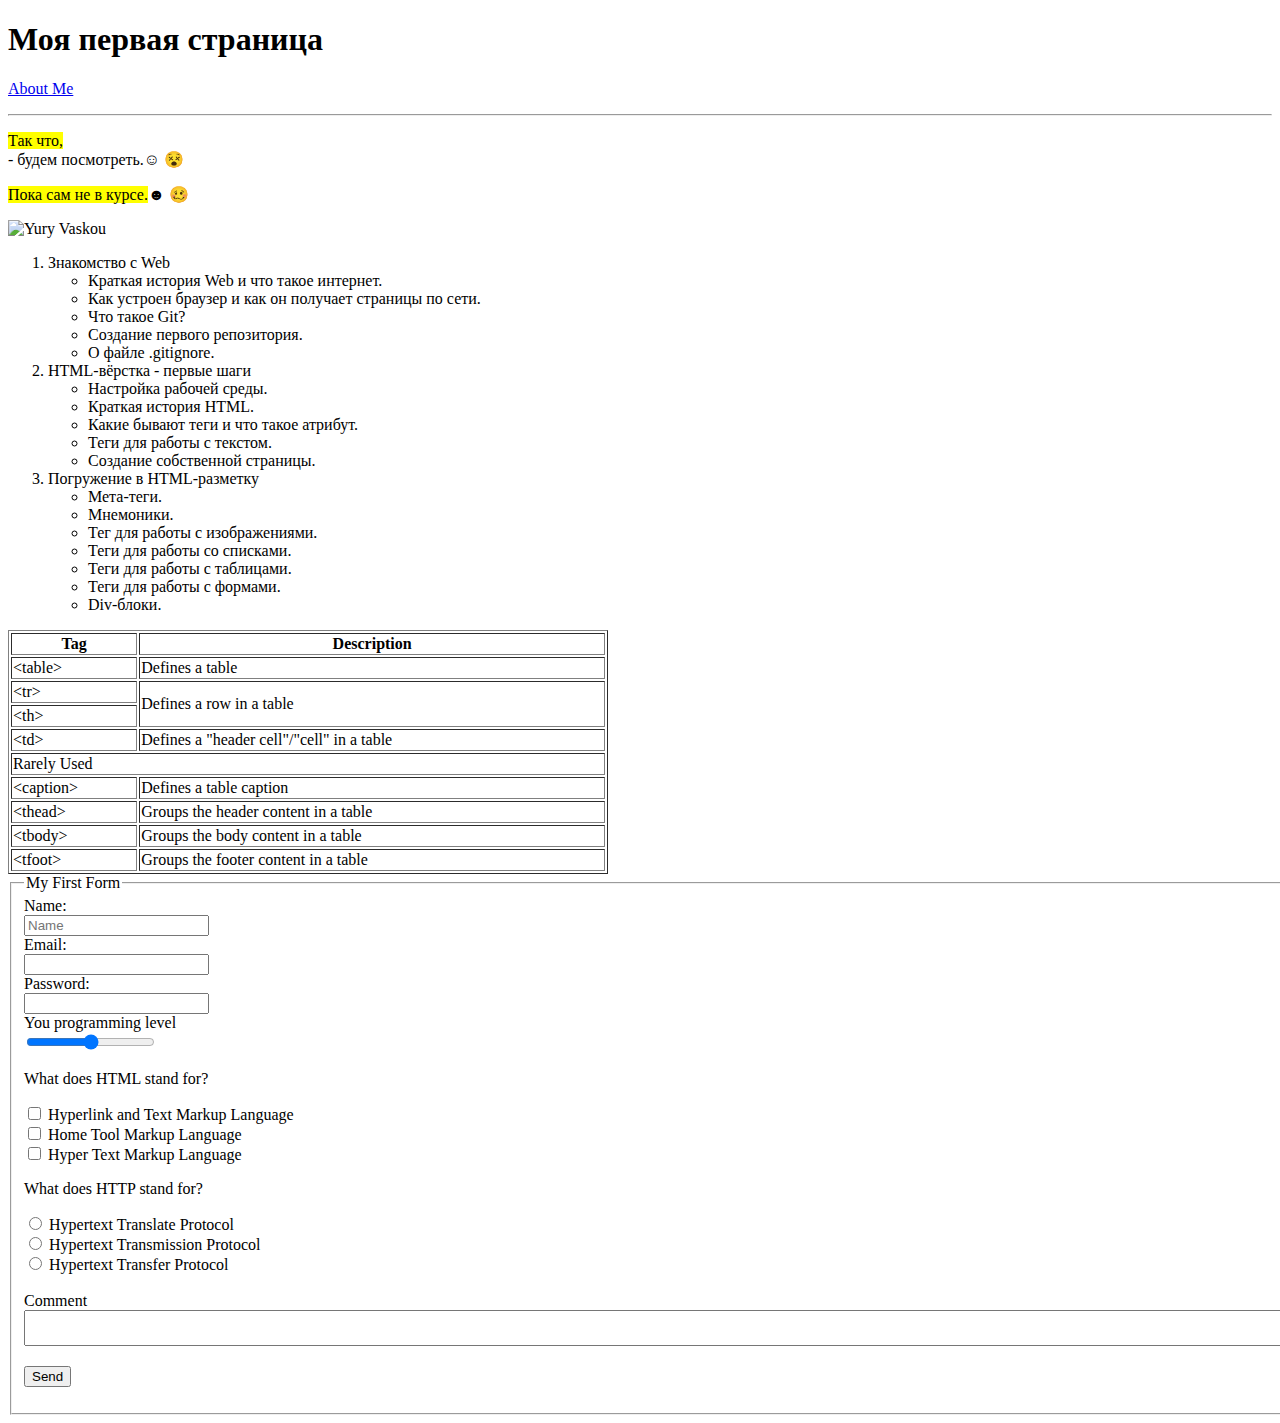
==== index.html @ 74ed7bd9 "Create Page with Form (Inputs)" ====
<!doctype html>
<html lang="en">
<head>
    <meta charset="UTF-8">
    <meta name="viewport"
          content="width=device-width, user-scalable=no, initial-scale=1.0, maximum-scale=1.0, minimum-scale=1.0">
    <meta http-equiv="X-UA-Compatible" content="ie=edge">
    <title>Document</title>
</head>
<body>
<h1>
    Моя первая страница
</h1>
<p>
    <a href="About/Index.html">About Me</a>
</p>
<hr>
<p>
    <mark>Так что,</mark> <br> - будем посмотреть.&#9786; &#128565;
</p>
<p>
    <mark>Пока сам не в курсе.</mark>&#9787; &#129396;
</p>
<img src="img/avatar.jpg" alt="Yury Vaskou" width="200" ; height="200">
<ol>
    <li>Знакомство с Web</li>
    <ul>
        <li>Краткая история Web и что такое интернет.</li>
        <li>Как устроен браузер и как он получает страницы по сети.</li>
        <li>Что такое Git?</li>
        <li>Создание первого репозитория.</li>
        <li>О файле .gitignore.</li>
    </ul>
    <li>HTML-вёрстка - первые шаги</li>
    <ul>
        <li>Настройка рабочей среды.</li>
        <li>Краткая история HTML.</li>
        <li>Какие бывают теги и что такое атрибут.</li>
        <li>Теги для работы с текстом.</li>
        <li>Создание собственной страницы.</li>
    </ul>
    <li>Погружение в HTML-разметку</li>
    <ul>
        <li>Мета-теги.</li>
        <li>Мнемоники.</li>
        <li>Тег для работы с изображениями.</li>
        <li>Теги для работы со списками.</li>
        <li>Теги для работы с таблицами.</li>
        <li>Теги для работы с формами.</li>
        <li>Div-блоки.</li>
    </ul>
</ol>
<table border="1" width="600">
    <tr><th>Tag</th><th>Description</th></tr>
    <tr><td>&lt;table&gt;</td><td>Defines a table</td></tr>
    <tr><td>&lt;tr&gt;</td><td rowspan="2">Defines a row in a table</td></tr>
    <tr><td>&lt;th&gt;</td></tr>
    <tr><td>&lt;td&gt;</td><td>Defines a "header cell"/"cell" in a table</td></tr>
    <tr><td colspan="2">Rarely Used</td></tr>
    <tr><td>&lt;caption&gt;</td><td>Defines a table caption</td></tr>
    <tr><td>&lt;thead&gt;</td><td>Groups the header content in a table</td></tr>
    <tr><td>&lt;tbody&gt;</td><td>Groups the body content in a table</td></tr>
    <tr><td>&lt;tfoot&gt;</td><td>Groups the footer content in a table</td></tr>
</table>
<fieldset>
    <legend>My First Form</legend>
    <form name="My First Form" method="GET" action="/">
        Name: <br> <input type="text" name="name" placeholder="Name" required="required"><br>
        Email: <br> <input type="email" name="email" required="required"><br>
        Password: <br> <input type="password" name="password" required="required">
        <br> You programming level
        <br><input type="range" id="volume" name="volume" min="0" max="10">
        <p>What does HTML stand for?</p>
        <input type="checkbox" name="HTML"/> Hyperlink and Text Markup Language<br>
        <input type="checkbox" name="HTML"/> Home Tool Markup Language<br>
        <input type="checkbox" name="HTML"/> Hyper Text Markup Language<br>
        <p>What does HTTP stand for?</p>
        <input type="radio" name="HTTP"/> Hypertext Translate Protocol<br>
        <input type="radio" name="HTTP"/> Hypertext Transmission Protocol<br>
        <input type="radio" name="HTTP"/> Hypertext Transfer Protocol<br>
        <br>Comment<br>
        <textarea name="Comment" cols="500"></textarea></br>
        <p><input type="submit" value="Send">

    </form>
</fieldset>
</body>
</html>
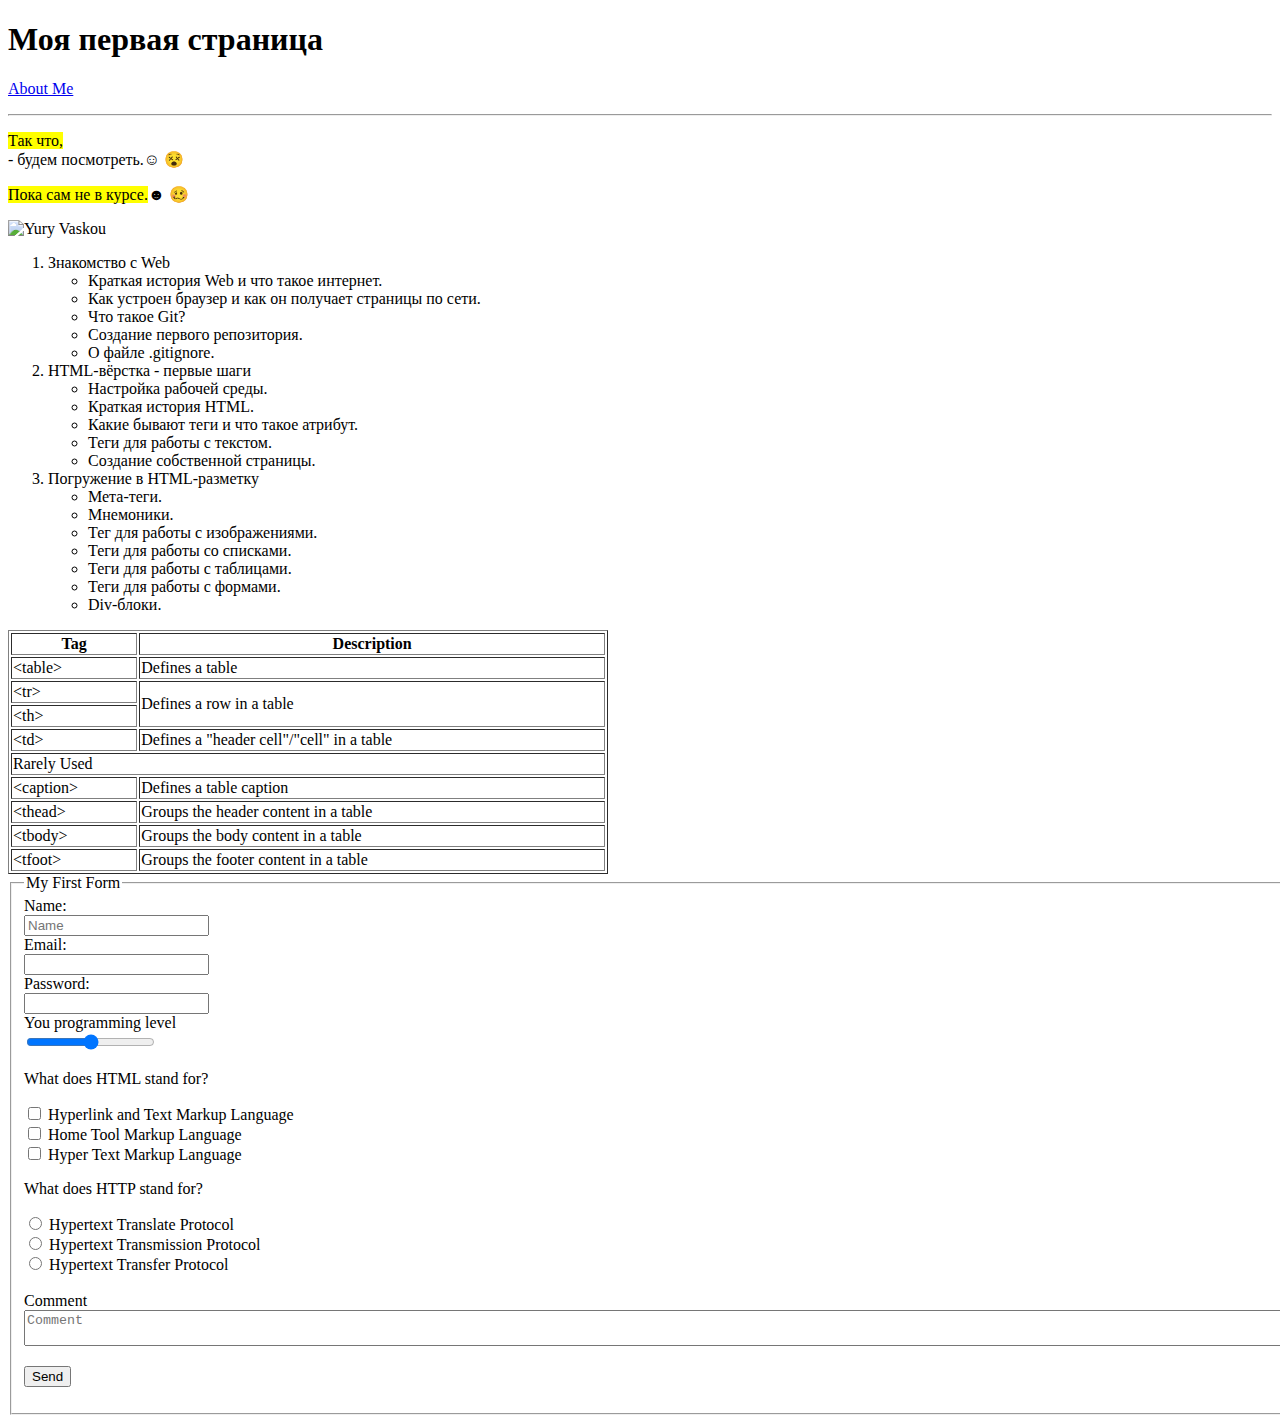
==== commit ffecfd29: "Add Placeholder to Comment" ====
--- a/index.html
+++ b/index.html
@@ -79,7 +79,7 @@
         <input type="radio" name="HTTP"/> Hypertext Transmission Protocol<br>
         <input type="radio" name="HTTP"/> Hypertext Transfer Protocol<br>
         <br>Comment<br>
-        <textarea name="Comment" cols="500"></textarea></br>
+        <textarea name="Comment" placeholder="Comment" cols="500"></textarea></br>
         <p><input type="submit" value="Send">
 
     </form>
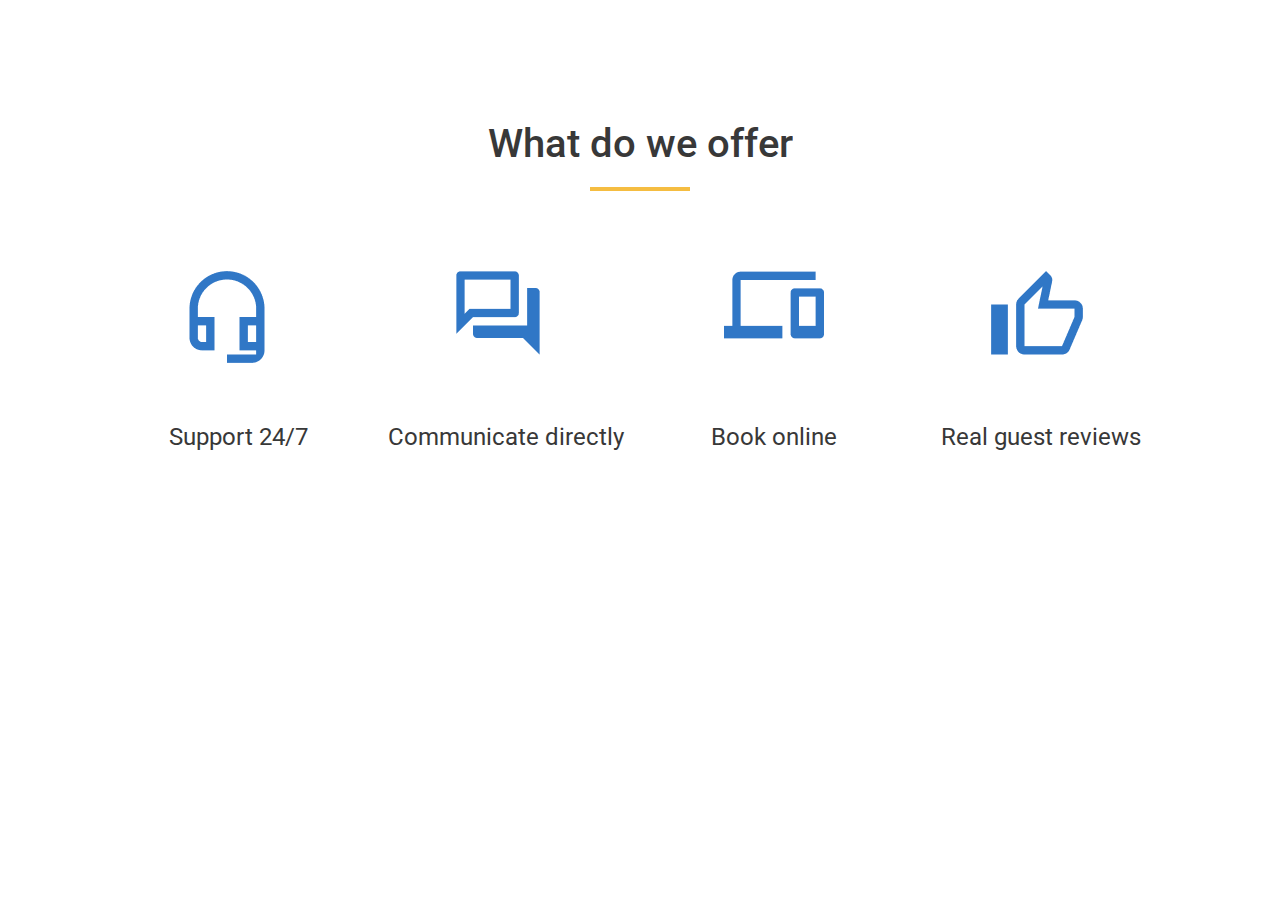
==== commit bf0ea1d5: "init: start site" ====
--- a/index.html
+++ b/index.html
@@ -1,88 +1,44 @@
-<!doctype html>
-<html lang="en">
-<head>
-    <meta charset="UTF-8">
-    <meta name="viewport"
-          content="width=device-width, user-scalable=no, initial-scale=1.0, maximum-scale=1.0, minimum-scale=1.0">
-    <meta http-equiv="X-UA-Compatible" content="ie=edge">
-    <title>Document</title>
-</head>
-<body>
-<h1>
-    Моя первая страница
-</h1>
-<p>
-    <a href="About/Index.html">About Me</a>
-</p>
-<hr>
-<p>
-    <mark>Так что,</mark> <br> - будем посмотреть.&#9786; &#128565;
-</p>
-<p>
-    <mark>Пока сам не в курсе.</mark>&#9787; &#129396;
-</p>
-<img src="img/avatar.jpg" alt="Yury Vaskou" width="200" ; height="200">
-<ol>
-    <li>Знакомство с Web</li>
-    <ul>
-        <li>Краткая история Web и что такое интернет.</li>
-        <li>Как устроен браузер и как он получает страницы по сети.</li>
-        <li>Что такое Git?</li>
-        <li>Создание первого репозитория.</li>
-        <li>О файле .gitignore.</li>
-    </ul>
-    <li>HTML-вёрстка - первые шаги</li>
-    <ul>
-        <li>Настройка рабочей среды.</li>
-        <li>Краткая история HTML.</li>
-        <li>Какие бывают теги и что такое атрибут.</li>
-        <li>Теги для работы с текстом.</li>
-        <li>Создание собственной страницы.</li>
-    </ul>
-    <li>Погружение в HTML-разметку</li>
-    <ul>
-        <li>Мета-теги.</li>
-        <li>Мнемоники.</li>
-        <li>Тег для работы с изображениями.</li>
-        <li>Теги для работы со списками.</li>
-        <li>Теги для работы с таблицами.</li>
-        <li>Теги для работы с формами.</li>
-        <li>Div-блоки.</li>
-    </ul>
-</ol>
-<table border="1" width="600">
-    <tr><th>Tag</th><th>Description</th></tr>
-    <tr><td>&lt;table&gt;</td><td>Defines a table</td></tr>
-    <tr><td>&lt;tr&gt;</td><td rowspan="2">Defines a row in a table</td></tr>
-    <tr><td>&lt;th&gt;</td></tr>
-    <tr><td>&lt;td&gt;</td><td>Defines a "header cell"/"cell" in a table</td></tr>
-    <tr><td colspan="2">Rarely Used</td></tr>
-    <tr><td>&lt;caption&gt;</td><td>Defines a table caption</td></tr>
-    <tr><td>&lt;thead&gt;</td><td>Groups the header content in a table</td></tr>
-    <tr><td>&lt;tbody&gt;</td><td>Groups the body content in a table</td></tr>
-    <tr><td>&lt;tfoot&gt;</td><td>Groups the footer content in a table</td></tr>
-</table>
-<fieldset>
-    <legend>My First Form</legend>
-    <form name="My First Form" method="GET" action="/">
-        Name: <br> <input type="text" name="name" placeholder="Name" required="required"><br>
-        Email: <br> <input type="email" name="email" required="required"><br>
-        Password: <br> <input type="password" name="password" required="required">
-        <br> You programming level
-        <br><input type="range" id="volume" name="volume" min="0" max="10">
-        <p>What does HTML stand for?</p>
-        <input type="checkbox" name="HTML"/> Hyperlink and Text Markup Language<br>
-        <input type="checkbox" name="HTML"/> Home Tool Markup Language<br>
-        <input type="checkbox" name="HTML"/> Hyper Text Markup Language<br>
-        <p>What does HTTP stand for?</p>
-        <input type="radio" name="HTTP"/> Hypertext Translate Protocol<br>
-        <input type="radio" name="HTTP"/> Hypertext Transmission Protocol<br>
-        <input type="radio" name="HTTP"/> Hypertext Transfer Protocol<br>
-        <br>Comment<br>
-        <textarea name="Comment" placeholder="Comment" cols="500"></textarea></br>
-        <p><input type="submit" value="Send">
-
-    </form>
-</fieldset>
-</body>
+<!doctype html>
+<html lang="en">
+<head>
+    <meta charset="UTF-8">
+    <meta name="viewport"
+          content="width=device-width, user-scalable=no, initial-scale=1.0, maximum-scale=1.0, minimum-scale=1.0">
+    <meta http-equiv="X-UA-Compatible" content="ie=edge">
+    <title>Site</title>
+    <link rel="preconnect" href="https://fonts.googleapis.com">
+    <link rel="preconnect" href="https://fonts.gstatic.com" crossorigin>
+    <link href="https://fonts.googleapis.com/css2?family=Roboto:wght@400;500&display=swap" rel="stylesheet">
+    <link rel="stylesheet" href="css/style.css">
+</head>
+<body>
+    <div class="wrapper">
+        <div class="content__wrapper">
+    <div class="what-do-we-offer-title">
+       <p>What do we offer</p>
+    </div>
+    <div class="what-do-we-offer-line">
+    </div>
+          <div class="row">
+              <div class="column">
+                  <div class="img-offer"><img  src="img/contact1.png" alt="contact"></div>
+                  <p class="text-offer">Support 24/7</p>
+              </div>
+              <div class="column">
+                  <div class="img-offer"><img  src="img/contact2.png" alt="contact"></div>
+                  <p class="text-offer">Communicate directly</p>
+              </div>
+              <div class="column">
+                  <div class="img-offer"><img  src="img/contact3.png" alt="contact"></div>
+                  <p class="text-offer">Book online</p>
+              </div>
+              <div class="column">
+                  <div class="img-offer"><img  src="img/contact4.png" alt="contact"></div>
+                  <p class="text-offer">Real guest reviews</p>
+              </div>
+          </div>
+    </div>
+    </div>
+</div>
+</body>
 </html>--- a/css/style.css
+++ b/css/style.css
@@ -0,0 +1,58 @@
+*{
+    margin: 0;
+    padding: 0;
+    box-sizing: border-box;
+}
+body{
+    font-family: 'Roboto', sans-serif;}
+.wrapper{
+    padding: 120px 105px;
+}
+.content__wrapper{
+    display: flex;
+    flex-direction: column;
+    max-width: 1232px;
+    width: 100%;
+    align-items: center;
+    margin: 0 auto;
+}
+.what-do-we-offer-title{
+    text-align: center;
+    font-style: normal;
+    font-weight: normal;
+    font-weight: 500;
+    font-size: 40px;
+    color: #383838;
+}
+.what-do-we-offer-line{
+display: block;
+    background: #F5BD41;
+    width: 100px;
+    height: 4px;
+    margin-top: 20px;
+    margin-bottom: 80px;
+}
+.row{
+    display: flex;
+    flex-wrap: wrap;
+    width: 100%;
+    justify-content: space-between;
+}
+.column{
+    align-items: center;
+    display: flex;
+    flex-direction: column;
+    width: 25%;
+}
+.img-offer{
+    height: 100px;
+    width: 100px;
+}
+.text-offer{
+    margin-top: 52px;
+    font-style: normal;
+    font-weight: normal;
+    font-weight: 400;
+    font-size: 24px;
+    color: #383838;
+}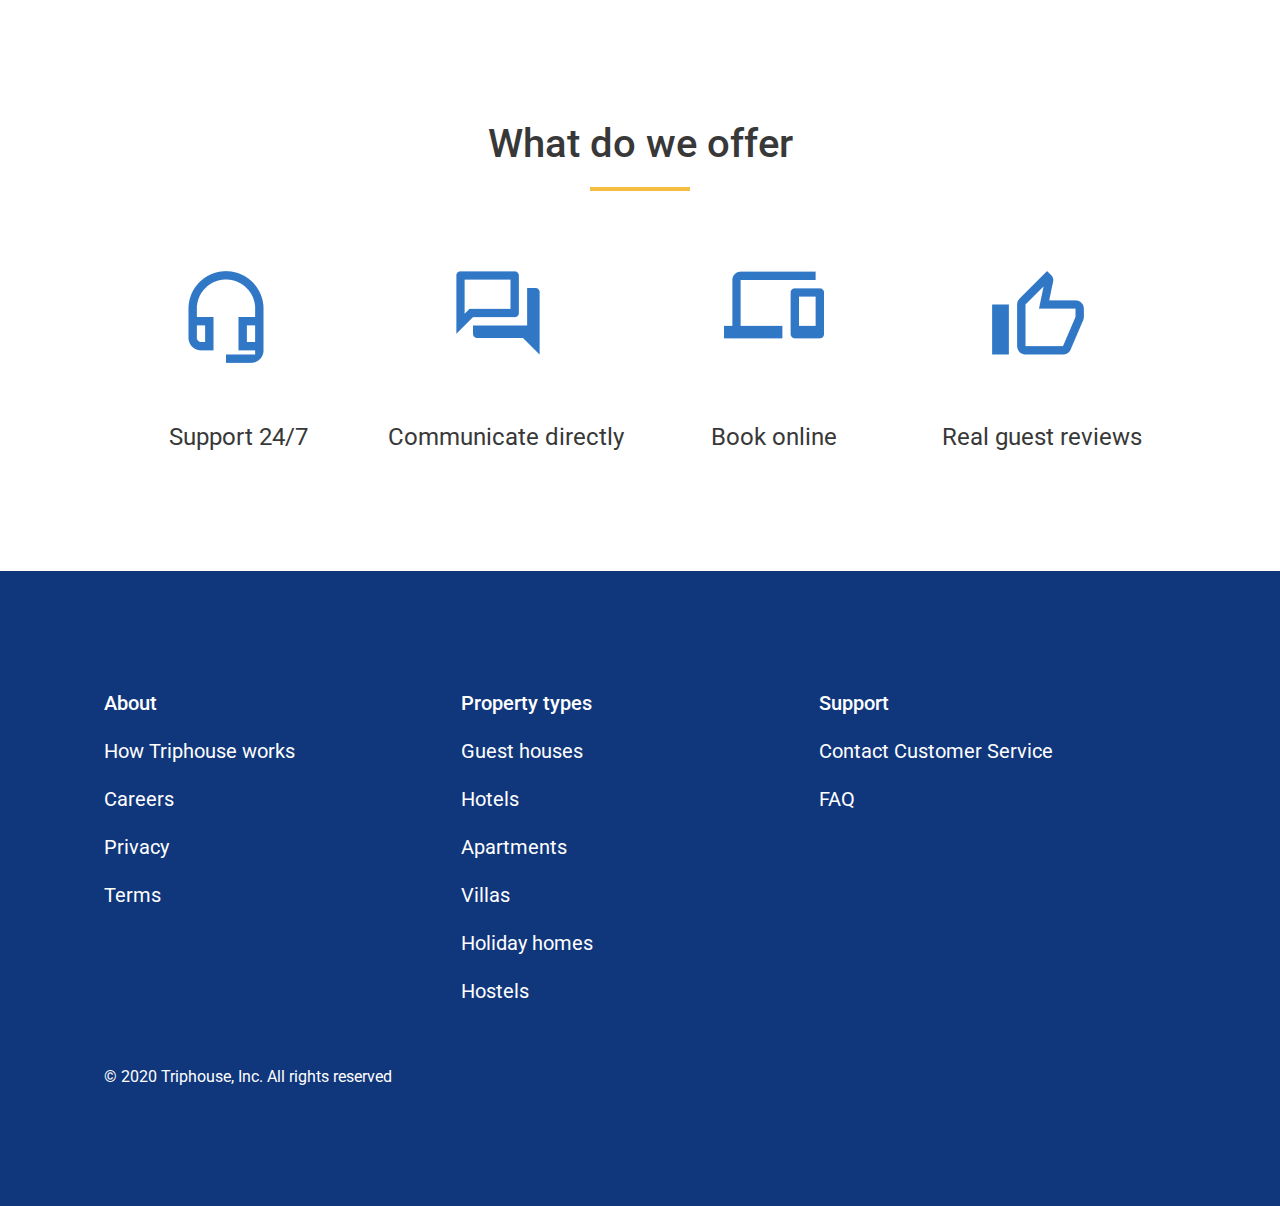
==== commit a1522e02: "feat: add footer" ====
--- a/index.html
+++ b/index.html
@@ -20,19 +20,19 @@
     <div class="what-do-we-offer-line">
     </div>
           <div class="row">
-              <div class="column">
+              <div class="column-4">
                   <div class="img-offer"><img  src="img/contact1.png" alt="contact"></div>
                   <p class="text-offer">Support 24/7</p>
               </div>
-              <div class="column">
+              <div class="column-4">
                   <div class="img-offer"><img  src="img/contact2.png" alt="contact"></div>
                   <p class="text-offer">Communicate directly</p>
               </div>
-              <div class="column">
+              <div class="column-4">
                   <div class="img-offer"><img  src="img/contact3.png" alt="contact"></div>
                   <p class="text-offer">Book online</p>
               </div>
-              <div class="column">
+              <div class="column-4">
                   <div class="img-offer"><img  src="img/contact4.png" alt="contact"></div>
                   <p class="text-offer">Real guest reviews</p>
               </div>
@@ -40,5 +40,74 @@
     </div>
     </div>
 </div>
+    <div class="wrapper footer">
+<div class="footer__content">
+    <div class="row">
+        <div class="column-3">
+            <ul class="footer__list">
+                <li class="footer__list__item">
+                    <span class="footer__list__item__text__bold">About</span>
+                </li>
+                <li class="footer__list__item">
+                    <span class="footer__list__item__text">How Triphouse works</span>
+                </li>
+                <li class="footer__list__item">
+                    <span class="footer__list__item__text">Careers</span>
+                </li>
+                <li class="footer__list__item">
+                    <span class="footer__list__item__text">Privacy</span>
+                </li>
+                <li class="footer__list__item">
+                    <span class="footer__list__item__text">Terms</span>
+                </li>
+            </ul>
+        </div>
+        <div class="column-3">
+            <ul class="footer__list">
+                <li class="footer__list__item">
+                    <span class="footer__list__item__text__bold">Property types</span>
+                </li>
+                <li class="footer__list__item">
+                    <span class="footer__list__item__text">Guest houses</span>
+                </li>
+                <li class="footer__list__item">
+                    <span class="footer__list__item__text">Hotels</span>
+                </li>
+                <li class="footer__list__item">
+                    <span class="footer__list__item__text">Apartments</span>
+                </li>
+                <li class="footer__list__item">
+                    <span class="footer__list__item__text">Villas</span>
+                </li>
+                <li class="footer__list__item">
+                    <span class="footer__list__item__text">Holiday homes</span>
+                </li>
+                <li class="footer__list__item">
+                    <span class="footer__list__item__text">Hostels</span>
+                </li>
+            </ul>
+        </div>
+        <div class="column-3">
+            <ul class="footer__list">
+                <li class="footer__list__item">
+                    <span class="footer__list__item__text__bold">Support</span>
+                </li>
+                <li class="footer__list__item">
+                    <span class="footer__list__item__text">Contact Customer Service</span>
+                </li>
+                <li class="footer__list__item">
+                    <span class="footer__list__item__text">FAQ</span>
+                </li>
+            </ul>
+        </div>
+    </div>
+
+</div>
+        <div class="wrapper__footer__copyright">
+            <div class="footer__copyright">
+            <span class="footer__list__item__text__mini">&#169; 2020 Triphouse, Inc. All rights reserved</span>
+        </div>
+        </div>
+    </div>
 </body>
 </html>--- a/css/style.css
+++ b/css/style.css
@@ -6,7 +6,7 @@
 body{
     font-family: 'Roboto', sans-serif;}
 .wrapper{
-    padding: 120px 105px;
+    padding: 120px 104px;
 }
 .content__wrapper{
     display: flex;
@@ -38,7 +38,7 @@
     width: 100%;
     justify-content: space-between;
 }
-.column{
+.column-4{
     align-items: center;
     display: flex;
     flex-direction: column;
@@ -47,6 +47,7 @@
 .img-offer{
     height: 100px;
     width: 100px;
+    cursor: pointer;
 }
 .text-offer{
     margin-top: 52px;
@@ -55,4 +56,67 @@
     font-weight: 400;
     font-size: 24px;
     color: #383838;
+    cursor: pointer;
+}
+.footer{
+    background: #10367C;
+}
+.footer__content{
+    display: flex;
+    flex-direction: column;
+    max-width: 1232px;
+    width: 100%;
+    height: 390px;
+    align-items: center;
+    margin: 0 auto;
+}
+.column-3{
+    padding-left: 0;
+    display: flex;
+    flex-direction: column;
+    width: 33.33%;
+}
+.footer__list{
+    list-style: none;
+}
+.footer__list__item{
+    margin-bottom: 24px;
+}
+.footer__list__item__text{
+    font-style: normal;
+    font-weight: normal;
+    font-weight: 400;
+    font-size: 20px;
+    color: #FFFFFF;
+    cursor: pointer;
+}
+.footer__list__item__text__bold{
+    font-style: normal;
+    font-weight: normal;
+    font-weight: 500;
+    font-size: 20px;
+    color: #FFFFFF;
+    cursor: pointer;
+}
+.wrapper__footer__copyright{
+    display: flex;
+    flex-direction: column;
+    max-width: 1232px;
+    width: 100%;
+    align-items: center;
+    margin: 0 auto;
+}
+.footer__copyright{
+    display: flex;
+    flex-direction: row;
+    max-width: 1232px;
+    width: 100%;
+    margin-top: -14px;
+}
+.footer__list__item__text__mini{
+    font-style: normal;
+    font-weight: normal;
+    font-weight: 400;
+    font-size: 16px;
+    color: #FFFFFF;
 }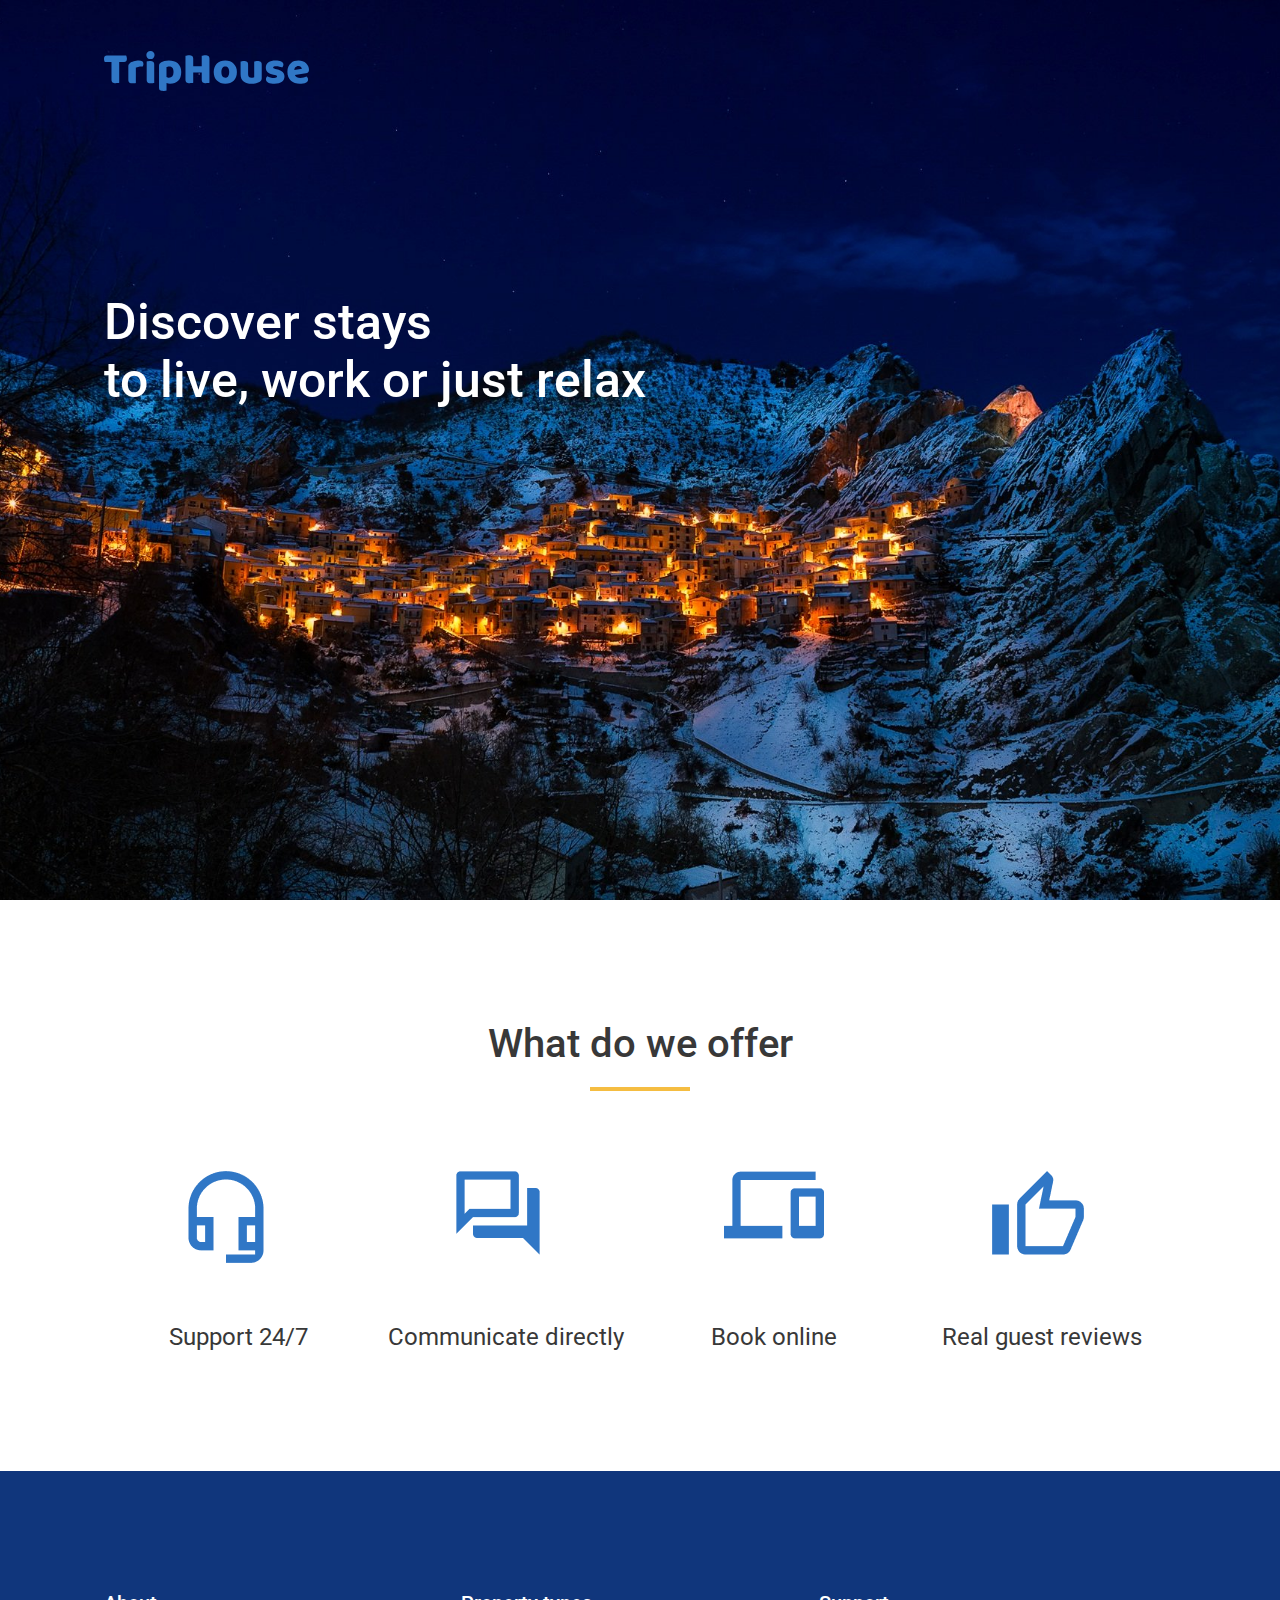
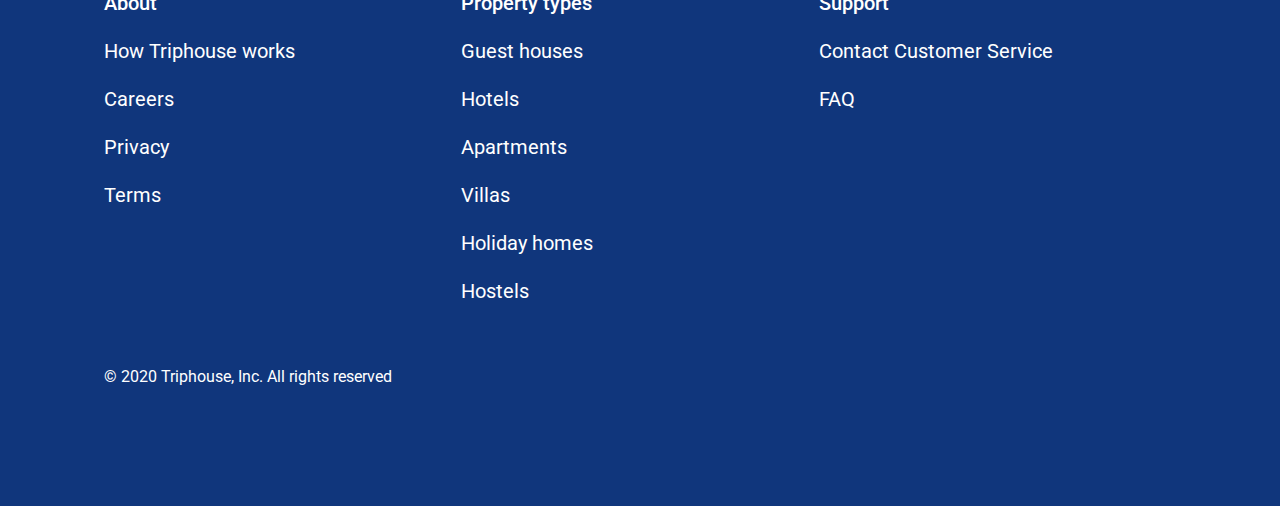
==== commit 7e059d1c: "feat: add preform top-section" ====
--- a/index.html
+++ b/index.html
@@ -12,6 +12,16 @@
     <link rel="stylesheet" href="css/style.css">
 </head>
 <body>
+<div class="top-section">
+    <div class="top-section__header">
+        <img src="img/logo-triphouse.svg" alt="logo TripHouse" class="logo-triphouse">
+    </div>
+    <div class="top-section__slogan">
+        <h1>Discover stays <br>
+            to live, work or just relax
+            </h1>
+    </div>
+</div>
     <div class="wrapper">
         <div class="content__wrapper">
     <div class="what-do-we-offer-title">
--- a/css/style.css
+++ b/css/style.css
@@ -4,8 +4,34 @@
     box-sizing: border-box;
 }
 body{
-    font-family: 'Roboto', sans-serif;}
-.wrapper{
+    font-family: 'Roboto', sans-serif;
+}
+h1{
+    font-style: normal;
+    font-weight: normal;
+    font-weight: 500;
+    font-size: 50px;
+    color: #FFFFFF;
+}
+.top-section{
+    padding: 51px 104px 120px 104px;
+    width: 100%;
+    min-height: 100vh;
+    background-image: url(../img/top-section-image.jfif);
+    background-repeat: no-repeat;
+    background-position: center ;
+    background-size: cover;
+}
+.top-section__header{
+    width: 100%;
+    height: 46px;
+}
+.top-section__slogan{
+    height: 118px;
+    width: 542px;
+    margin-top: 196px;
+}
+.wrapper {
     padding: 120px 104px;
 }
 .content__wrapper{
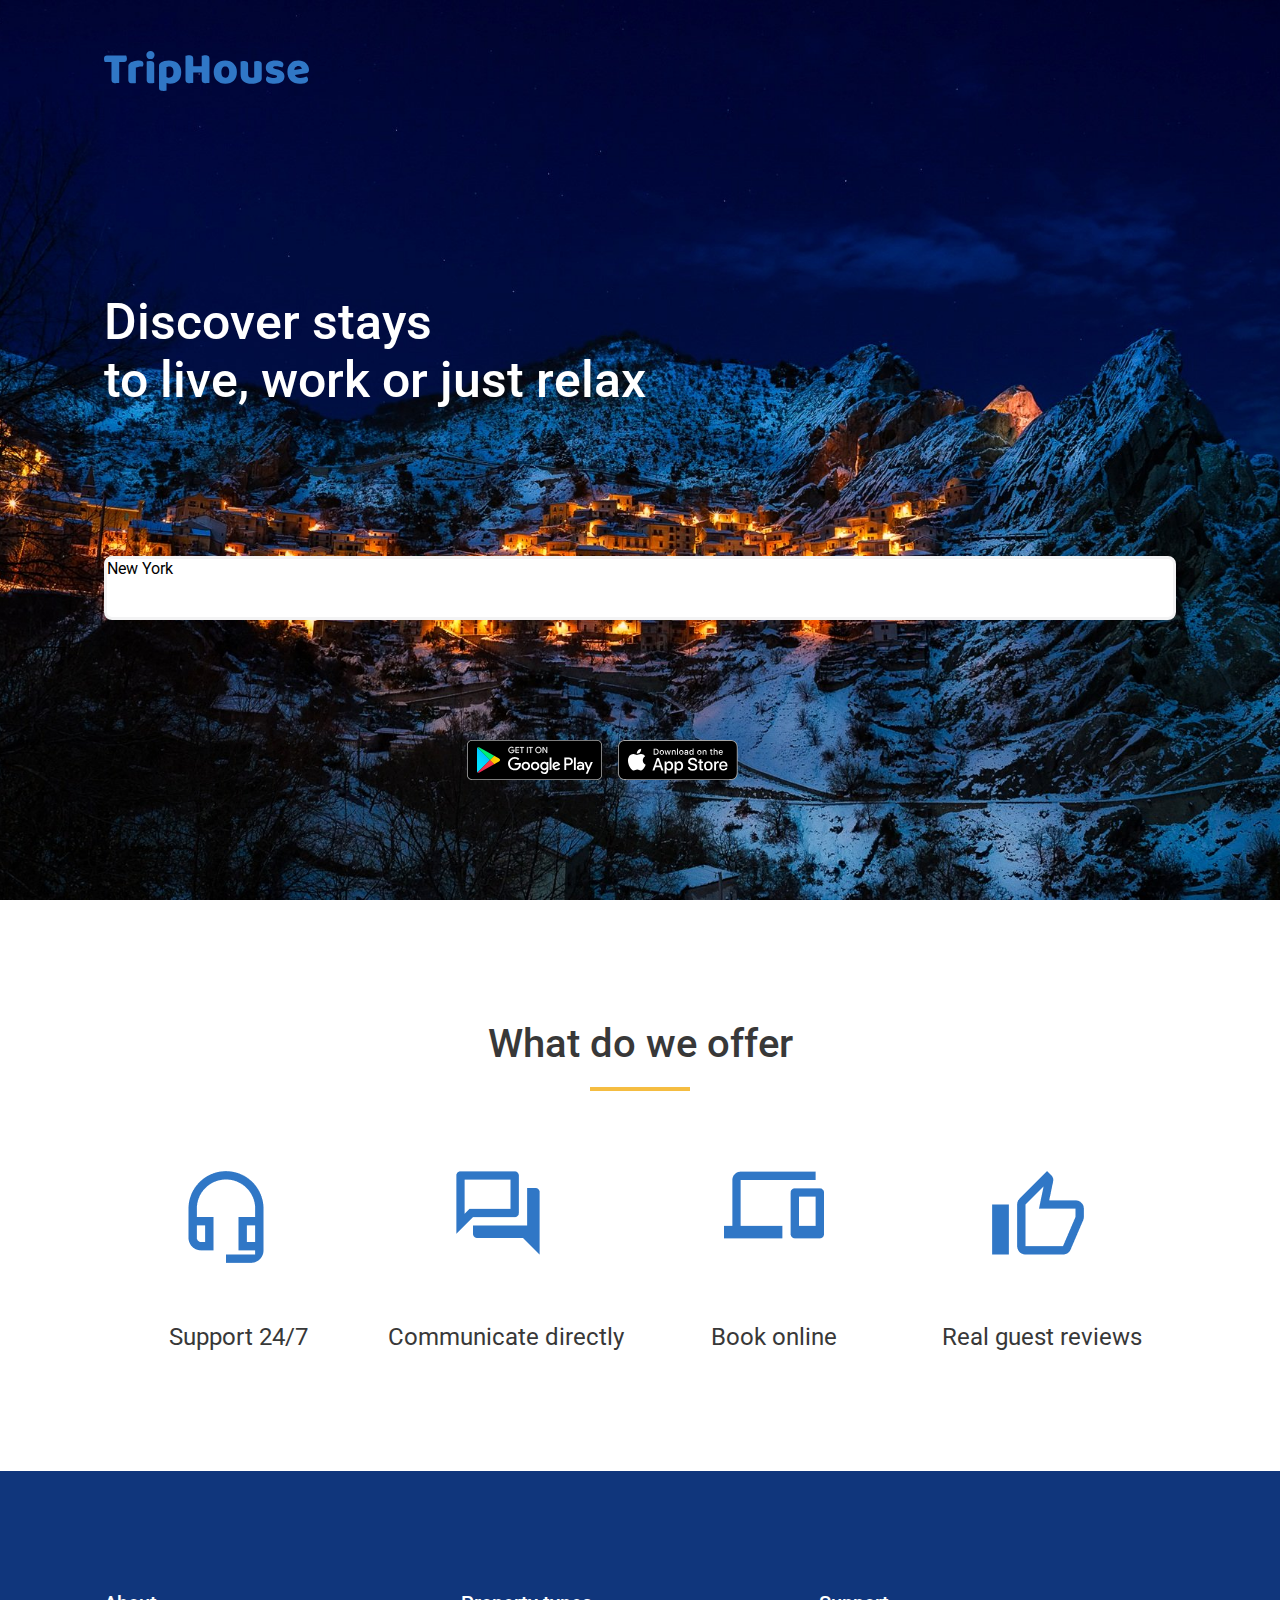
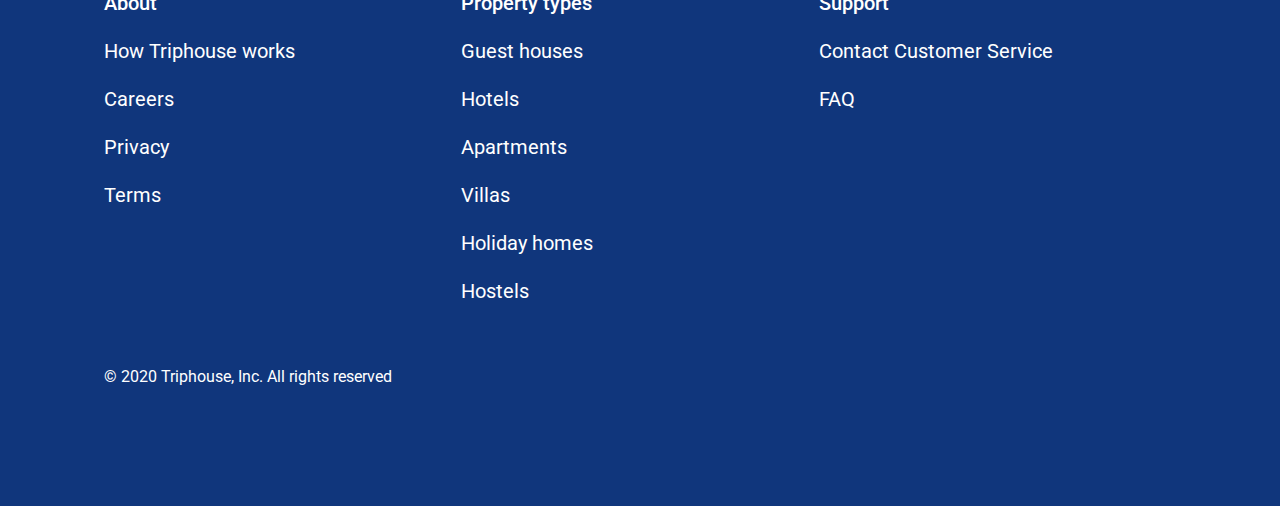
==== commit af40e020: "feat: add preform search and buttons" ====
--- a/index.html
+++ b/index.html
@@ -21,6 +21,13 @@
             to live, work or just relax
             </h1>
     </div>
+    <div class="top-section__search">
+New York
+    </div>
+    <div class="top-section__buttons">
+        <input type="image"  class="top-section__input" src="img/google-play.svg" alt="button «google-play»">
+        <input type="image" class="top-section__input app-store" src="img/app-store.svg" alt="button «app-store»">
+        </div>
 </div>
     <div class="wrapper">
         <div class="content__wrapper">
--- a/css/style.css
+++ b/css/style.css
@@ -30,6 +30,27 @@
     height: 118px;
     width: 542px;
     margin-top: 196px;
+}
+.top-section__search{
+    background: #FFFFFF;
+    height: 64px;
+    width: 100%;
+    margin-top: 145px;
+    border-style: solid;
+    border-color: #F3F3F4;
+    border-width: 3px;
+    border-radius: 8px;
+}
+.top-section__buttons{
+    margin-top: 120px;
+    display: flex;
+    justify-content: center;
+}
+.top-section__input{
+    margin-right: 16px;
+}
+.app-store{
+    margin-right: 75px;
 }
 .wrapper {
     padding: 120px 104px;
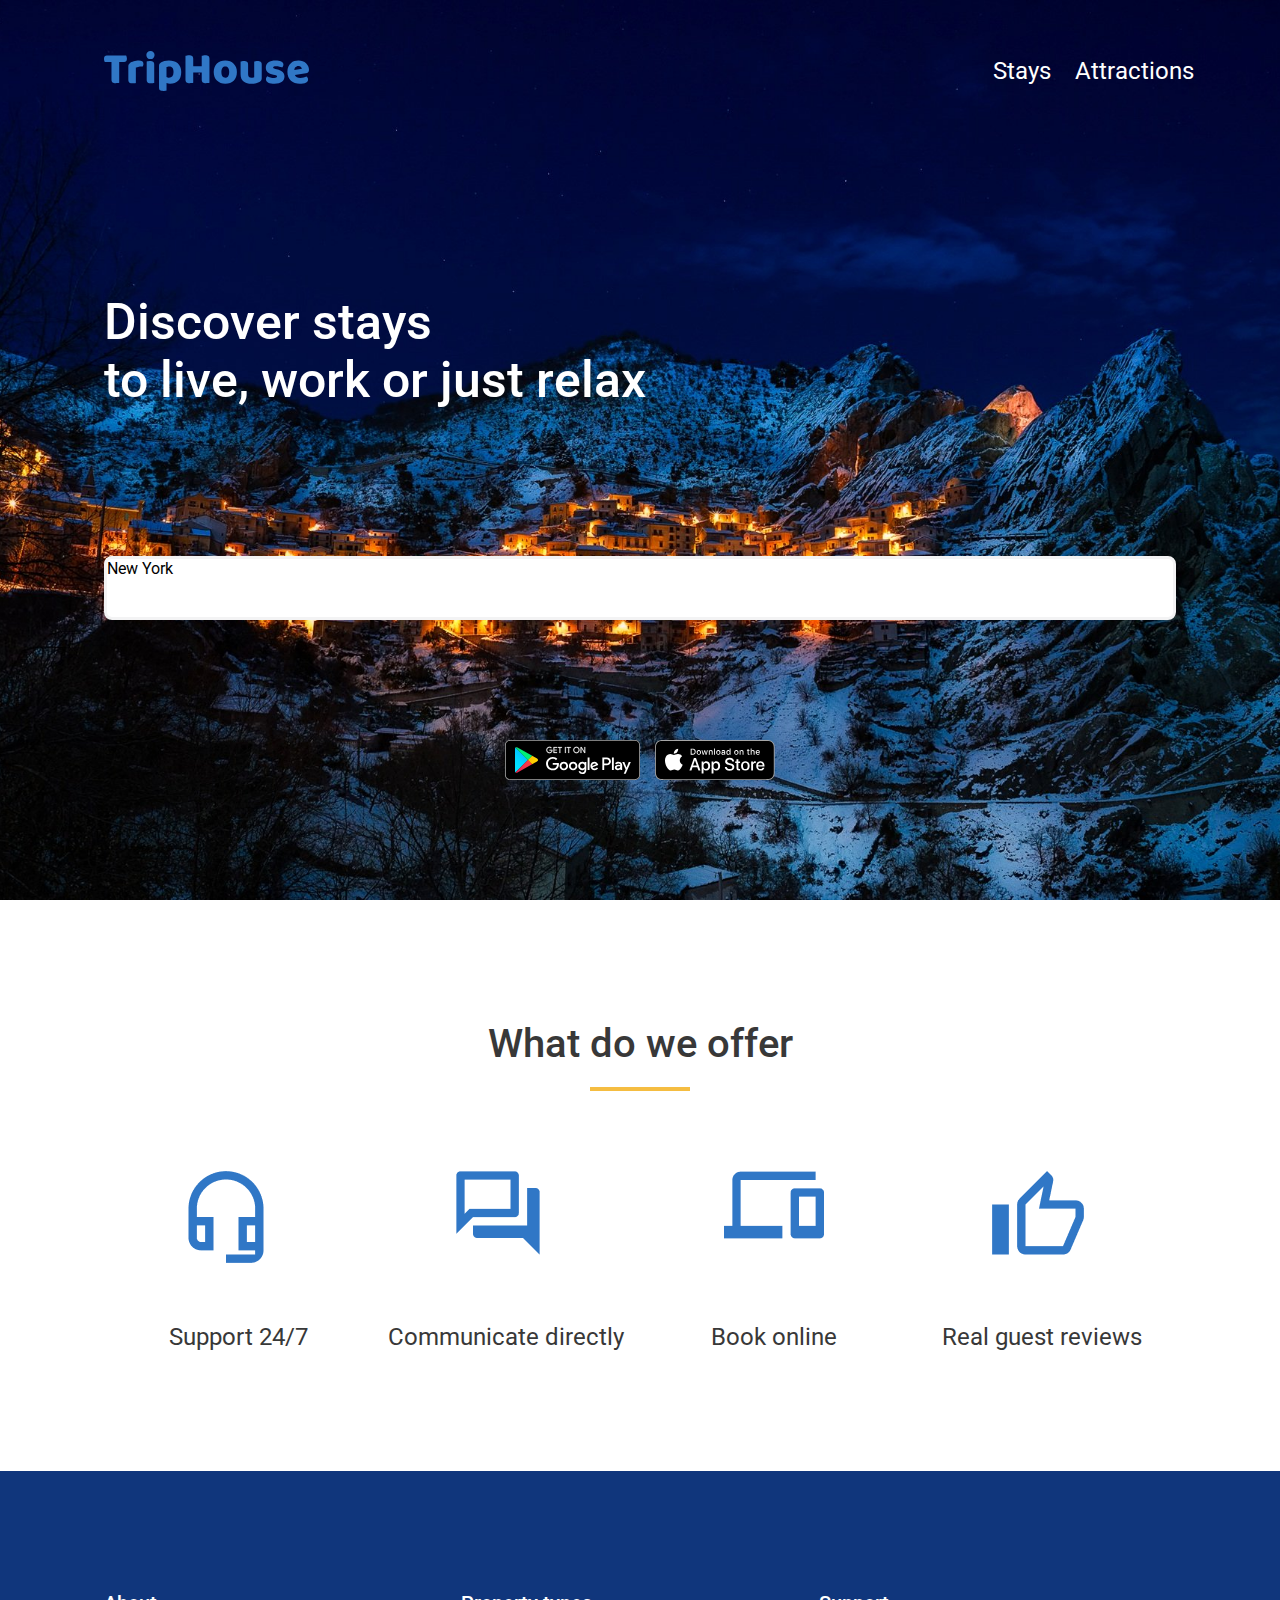
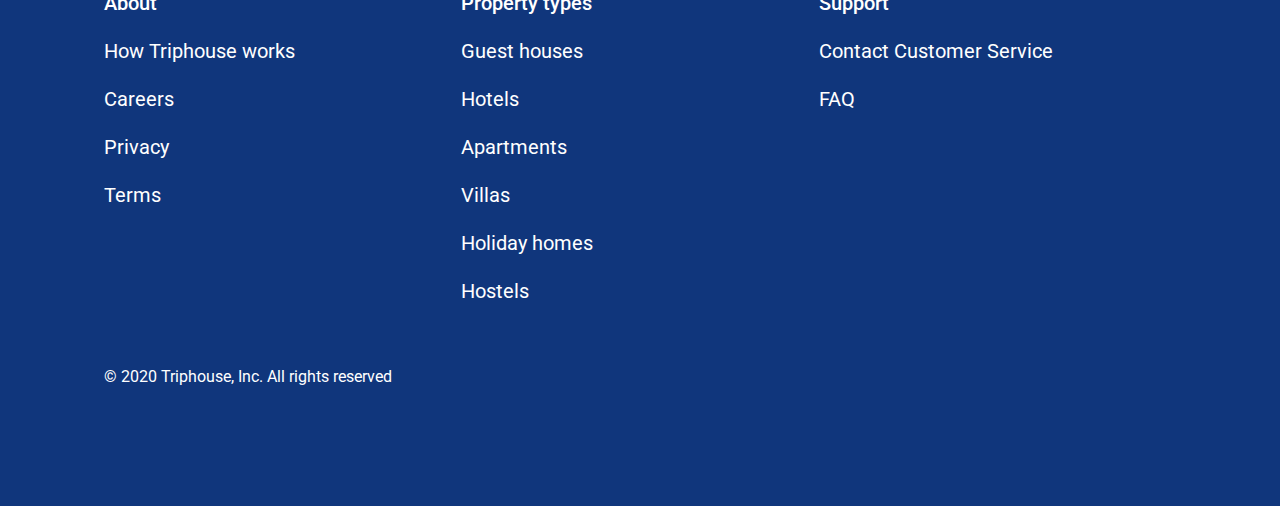
==== commit d0ea925c: "feat: add Stays and Attractions to top-section" ====
--- a/index.html
+++ b/index.html
@@ -14,7 +14,12 @@
 <body>
 <div class="top-section">
     <div class="top-section__header">
-        <img src="img/logo-triphouse.svg" alt="logo TripHouse" class="logo-triphouse">
+
+        <div class="top-section__conteiner__text">
+            <img src="img/logo-triphouse.svg" alt="logo TripHouse" class="logo-triphouse">
+            <span class="top-section__header__text1">Stays</span>
+        <span class="top-section__header__text2">Attractions</span>
+        </div>
     </div>
     <div class="top-section__slogan">
         <h1>Discover stays <br>
@@ -24,10 +29,12 @@
     <div class="top-section__search">
 New York
     </div>
+    <div class="top-section__buttons__wrapper">
     <div class="top-section__buttons">
         <input type="image"  class="top-section__input" src="img/google-play.svg" alt="button «google-play»">
         <input type="image" class="top-section__input app-store" src="img/app-store.svg" alt="button «app-store»">
         </div>
+    </div>
 </div>
     <div class="wrapper">
         <div class="content__wrapper">
--- a/css/style.css
+++ b/css/style.css
@@ -8,7 +8,6 @@
 }
 h1{
     font-style: normal;
-    font-weight: normal;
     font-weight: 500;
     font-size: 50px;
     color: #FFFFFF;
@@ -26,6 +25,26 @@
     width: 100%;
     height: 46px;
 }
+.top-section__conteiner__text{
+    display: flex;
+    align-items: center;
+}
+.top-section__header__text1{
+    margin-left: 684px;
+    font-style: normal;
+    font-weight: 400;
+    font-size: 24px;
+    color: #FFFFFF;
+    cursor: pointer;
+    }
+.top-section__header__text2{
+    margin-left: 24px;
+    font-style: normal;
+    font-weight: 400;
+    font-size: 24px;
+    color: #FFFFFF;
+    cursor: pointer;
+}
 .top-section__slogan{
     height: 118px;
     width: 542px;
@@ -41,16 +60,17 @@
     border-width: 3px;
     border-radius: 8px;
 }
+.top-section__buttons__wrapper{
+    display: flex;
+    flex-direction: column;
+    align-items: center;
+}
 .top-section__buttons{
     margin-top: 120px;
     display: flex;
-    justify-content: center;
-}
-.top-section__input{
-    margin-right: 16px;
-}
-.app-store{
-    margin-right: 75px;
+    width: 100%;
+    justify-content: space-between;
+    width: 270px;
 }
 .wrapper {
     padding: 120px 104px;
@@ -66,7 +86,6 @@
 .what-do-we-offer-title{
     text-align: center;
     font-style: normal;
-    font-weight: normal;
     font-weight: 500;
     font-size: 40px;
     color: #383838;
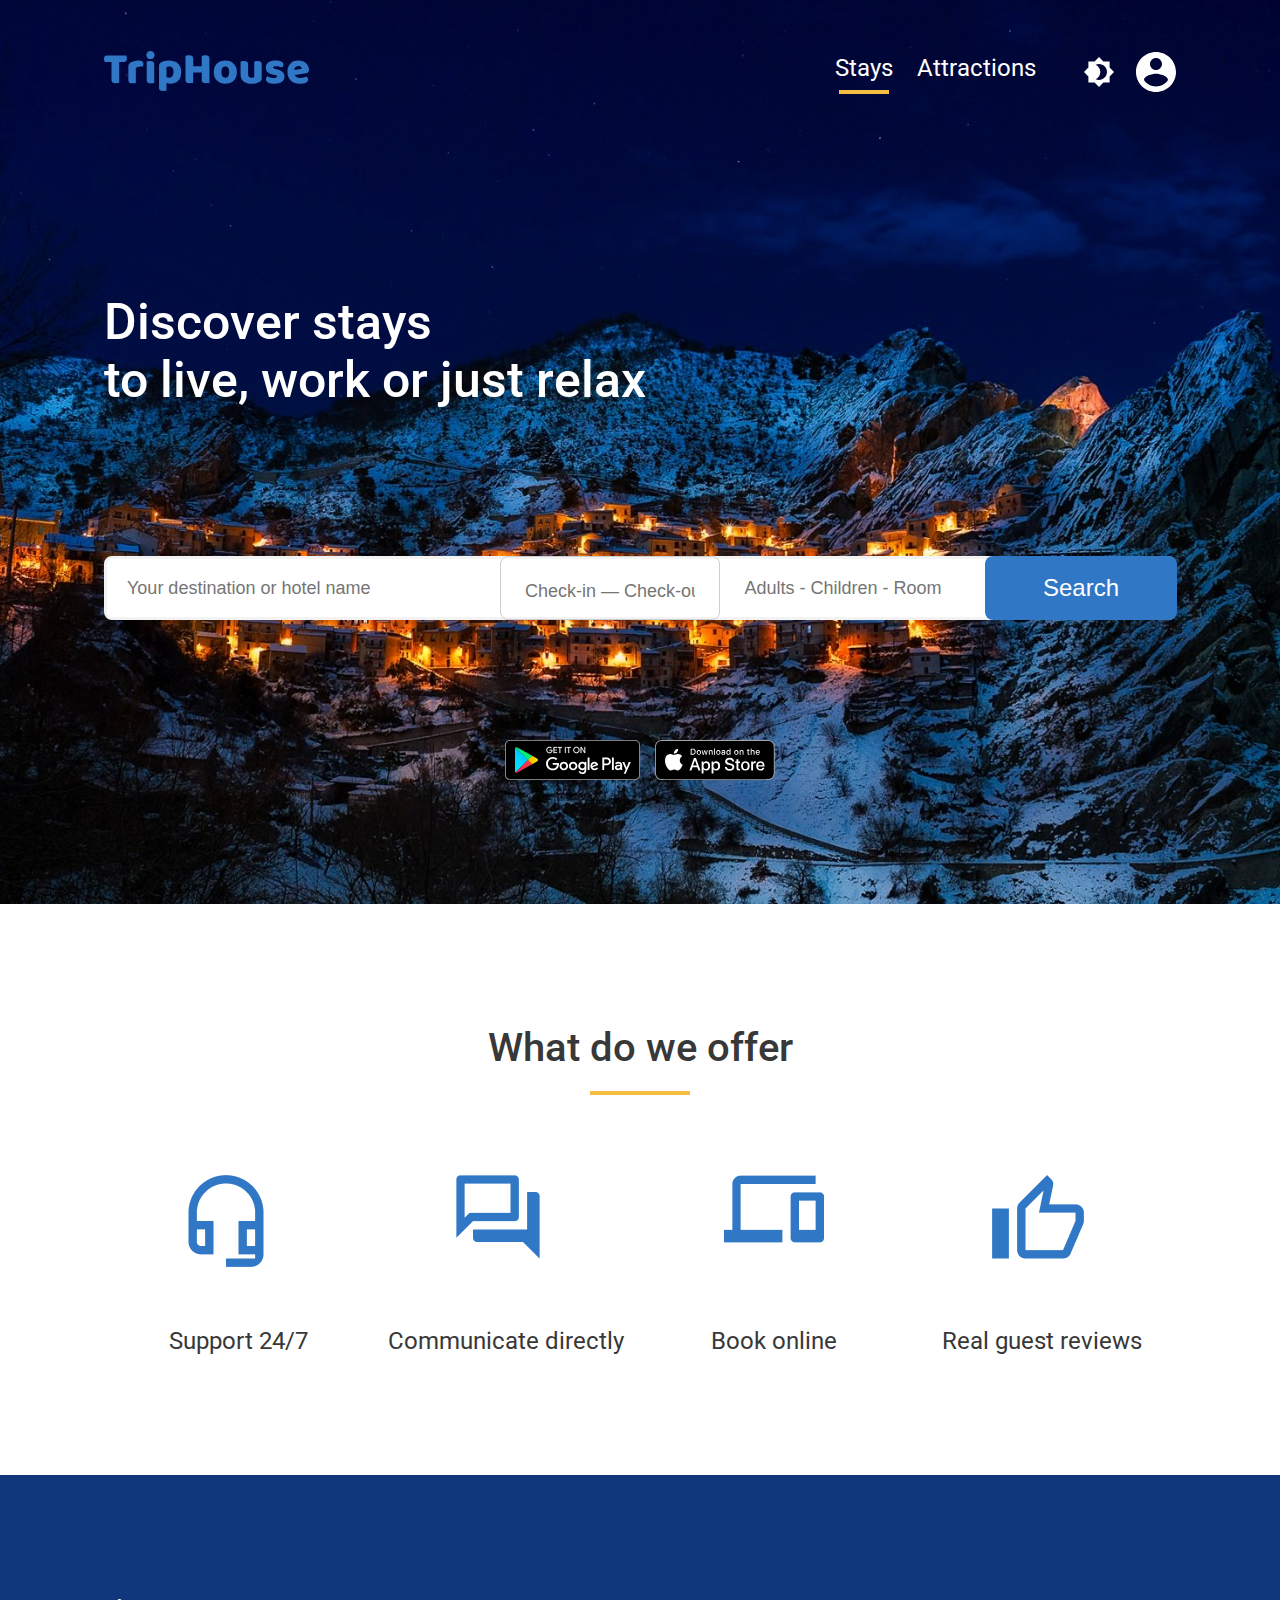
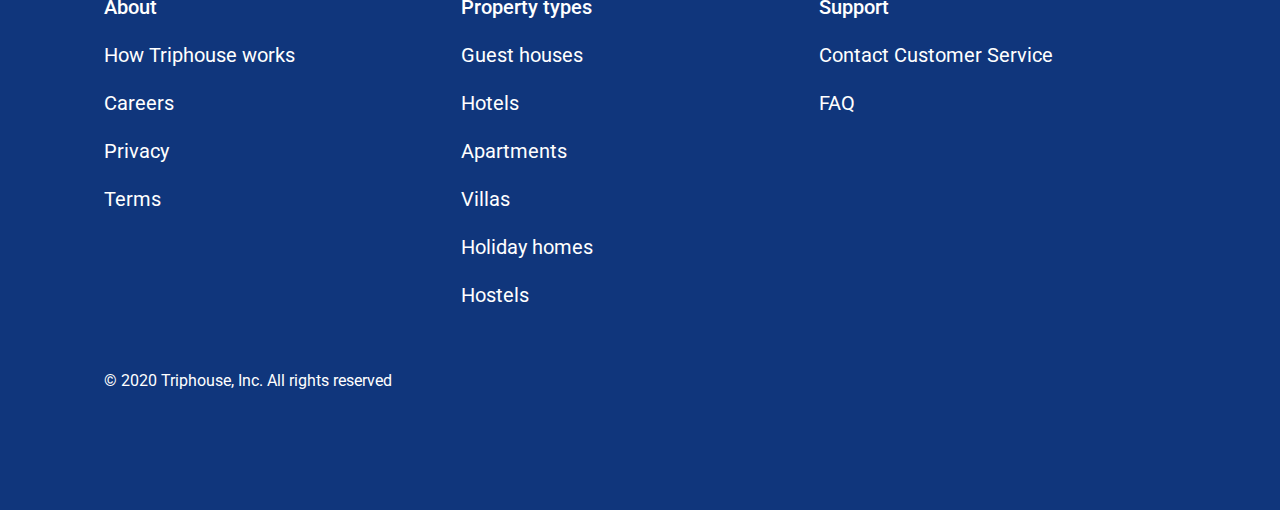
==== commit 9d2e28e6: "feat: add search" ====
--- a/index.html
+++ b/index.html
@@ -5,7 +5,7 @@
     <meta name="viewport"
           content="width=device-width, user-scalable=no, initial-scale=1.0, maximum-scale=1.0, minimum-scale=1.0">
     <meta http-equiv="X-UA-Compatible" content="ie=edge">
-    <title>Site</title>
+    <title>TripHouse</title>
     <link rel="preconnect" href="https://fonts.googleapis.com">
     <link rel="preconnect" href="https://fonts.gstatic.com" crossorigin>
     <link href="https://fonts.googleapis.com/css2?family=Roboto:wght@400;500&display=swap" rel="stylesheet">
@@ -14,124 +14,162 @@
 <body>
 <div class="top-section">
     <div class="top-section__header">
+        <div class="top-section__into-conteiner__text1">
+          <img src="img/logo-triphouse.svg" alt="logo TripHouse" class="logo-triphouse">
+       </div>
+                <div class="top-section__conteiner__text">
+                 <div class="column-top">
+                <div class="stays"><span class="top-section__header__text1">Stays</span></div>
+                     <div class="top-line"><div class="top-line1"></div></div>
+                 </div>
+                 <div class="column-top">
+                <div class="stays"><span class="top-section__header__text2">Attractions</span></div>
+                     <div class="top-line"><div class="top-line2"></div></div>
+                 </div>
+            <div class="top-section__icons">
+                <a href="#" class="icons-top">
+                    <svg class="icon icon-Night" width="30" height="30">
+                        <use xlink:href="img/icons.svg#Night"></use>
+                    </svg>
+                </a>
+                <a href="#" class="icons-top">
+                    <svg class="icon icon-Account" width="40" height="40">
+                        <use xlink:href="img/icons.svg#Account"></use>
+                    </svg>
+                </a>
+            </div>
+        </div>
+</div>
+<div class="top-section__slogan">
+   <h1>Discover stays <br>
+       to live, work or just relax
+       </h1>
+</div>
 
-        <div class="top-section__conteiner__text">
-            <img src="img/logo-triphouse.svg" alt="logo TripHouse" class="logo-triphouse">
-            <span class="top-section__header__text1">Stays</span>
-        <span class="top-section__header__text2">Attractions</span>
-        </div>
+<div class="top-section__search">
+<div class="top-section__search_1" data-title="Your destination or hotel name">
+    <input type="search" name="" class="input-search__place orange-search" placeholder="Your destination or hotel name">
+</div>
+    <div class="top-section__search_2" data-title="Check-in — Check-out">
+        <input type="text" name="" class="input-search__date orange-search" placeholder="Check-in — Check-out">
     </div>
-    <div class="top-section__slogan">
-        <h1>Discover stays <br>
-            to live, work or just relax
-            </h1>
-    </div>
-    <div class="top-section__search">
-New York
-    </div>
-    <div class="top-section__buttons__wrapper">
-    <div class="top-section__buttons">
-        <input type="image"  class="top-section__input" src="img/google-play.svg" alt="button «google-play»">
-        <input type="image" class="top-section__input app-store" src="img/app-store.svg" alt="button «app-store»">
-        </div>
-    </div>
-</div>
-    <div class="wrapper">
-        <div class="content__wrapper">
-    <div class="what-do-we-offer-title">
-       <p>What do we offer</p>
-    </div>
-    <div class="what-do-we-offer-line">
-    </div>
-          <div class="row">
-              <div class="column-4">
-                  <div class="img-offer"><img  src="img/contact1.png" alt="contact"></div>
-                  <p class="text-offer">Support 24/7</p>
-              </div>
-              <div class="column-4">
-                  <div class="img-offer"><img  src="img/contact2.png" alt="contact"></div>
-                  <p class="text-offer">Communicate directly</p>
-              </div>
-              <div class="column-4">
-                  <div class="img-offer"><img  src="img/contact3.png" alt="contact"></div>
-                  <p class="text-offer">Book online</p>
-              </div>
-              <div class="column-4">
-                  <div class="img-offer"><img  src="img/contact4.png" alt="contact"></div>
-                  <p class="text-offer">Real guest reviews</p>
-              </div>
-          </div>
-    </div>
-    </div>
-</div>
-    <div class="wrapper footer">
-<div class="footer__content">
-    <div class="row">
-        <div class="column-3">
-            <ul class="footer__list">
-                <li class="footer__list__item">
-                    <span class="footer__list__item__text__bold">About</span>
-                </li>
-                <li class="footer__list__item">
-                    <span class="footer__list__item__text">How Triphouse works</span>
-                </li>
-                <li class="footer__list__item">
-                    <span class="footer__list__item__text">Careers</span>
-                </li>
-                <li class="footer__list__item">
-                    <span class="footer__list__item__text">Privacy</span>
-                </li>
-                <li class="footer__list__item">
-                    <span class="footer__list__item__text">Terms</span>
-                </li>
-            </ul>
-        </div>
-        <div class="column-3">
-            <ul class="footer__list">
-                <li class="footer__list__item">
-                    <span class="footer__list__item__text__bold">Property types</span>
-                </li>
-                <li class="footer__list__item">
-                    <span class="footer__list__item__text">Guest houses</span>
-                </li>
-                <li class="footer__list__item">
-                    <span class="footer__list__item__text">Hotels</span>
-                </li>
-                <li class="footer__list__item">
-                    <span class="footer__list__item__text">Apartments</span>
-                </li>
-                <li class="footer__list__item">
-                    <span class="footer__list__item__text">Villas</span>
-                </li>
-                <li class="footer__list__item">
-                    <span class="footer__list__item__text">Holiday homes</span>
-                </li>
-                <li class="footer__list__item">
-                    <span class="footer__list__item__text">Hostels</span>
-                </li>
-            </ul>
-        </div>
-        <div class="column-3">
-            <ul class="footer__list">
-                <li class="footer__list__item">
-                    <span class="footer__list__item__text__bold">Support</span>
-                </li>
-                <li class="footer__list__item">
-                    <span class="footer__list__item__text">Contact Customer Service</span>
-                </li>
-                <li class="footer__list__item">
-                    <span class="footer__list__item__text">FAQ</span>
-                </li>
-            </ul>
-        </div>
+    <div class="top-section__search_3">
+        <input type="text" name="" class="input-search__text orange-search" placeholder="Adults - Children - Room">
     </div>
 
+     <button type="submit" class="top-section__search_4"> <div class="search_text"><p>Search</p></div>
+
+        <!-- <div class="top-section__search_4">
+             <div class="search_text"><p>Search</p></div>
+         </div>
+     -->
+     </div>
+
+     <div class="top-section__buttons__wrapper">
+     <div class="top-section__buttons">
+         <a href="https://play.google.com/store" target="_blank"><img src="img/google-play.svg"></a>
+         <a href="https://www.apple.com/ru/app-store/" target="_blank"><img src="img/app-store.svg"></a>
+         <!-- <input type="image"  class="top-section__input" src="img/google-play.svg" alt="button «google-play»">
+        <input type="image" class="top-section__input app-store" src="img/app-store.svg" alt="button «app-store»"> -->
+   </div>
 </div>
-        <div class="wrapper__footer__copyright">
-            <div class="footer__copyright">
-            <span class="footer__list__item__text__mini">&#169; 2020 Triphouse, Inc. All rights reserved</span>
-        </div>
-        </div>
-    </div>
+</div>
+<div class="wrapper">
+   <div class="content__wrapper">
+<div class="what-do-we-offer-title">
+  <p>What do we offer</p>
+</div>
+<div class="what-do-we-offer-line">
+</div>
+     <div class="row">
+         <div class="column-4">
+             <div class="img-offer"><img  src="img/contact1.png" alt="contact"></div>
+             <p class="text-offer">Support 24/7</p>
+         </div>
+         <div class="column-4">
+             <div class="img-offer"><img  src="img/contact2.png" alt="contact"></div>
+             <p class="text-offer">Communicate directly</p>
+         </div>
+         <div class="column-4">
+             <div class="img-offer"><img  src="img/contact3.png" alt="contact"></div>
+             <p class="text-offer">Book online</p>
+         </div>
+         <div class="column-4">
+             <div class="img-offer"><img  src="img/contact4.png" alt="contact"></div>
+             <p class="text-offer">Real guest reviews</p>
+         </div>
+     </div>
+</div>
+</div>
+</div>
+<div class="wrapper footer">
+<div class="footer__content">
+<div class="row">
+   <div class="column-3">
+       <ul class="footer__list">
+           <li class="footer__list__item">
+               <span class="footer__list__item__text__bold">About</span>
+           </li>
+           <li class="footer__list__item">
+               <span class="footer__list__item__text">How Triphouse works</span>
+           </li>
+           <li class="footer__list__item">
+               <span class="footer__list__item__text">Careers</span>
+           </li>
+           <li class="footer__list__item">
+               <span class="footer__list__item__text">Privacy</span>
+           </li>
+           <li class="footer__list__item">
+               <span class="footer__list__item__text">Terms</span>
+           </li>
+       </ul>
+   </div>
+   <div class="column-3">
+       <ul class="footer__list">
+           <li class="footer__list__item">
+               <span class="footer__list__item__text__bold">Property types</span>
+           </li>
+           <li class="footer__list__item">
+               <span class="footer__list__item__text">Guest houses</span>
+           </li>
+           <li class="footer__list__item">
+               <span class="footer__list__item__text">Hotels</span>
+           </li>
+           <li class="footer__list__item">
+               <span class="footer__list__item__text">Apartments</span>
+           </li>
+           <li class="footer__list__item">
+               <span class="footer__list__item__text">Villas</span>
+           </li>
+           <li class="footer__list__item">
+               <span class="footer__list__item__text">Holiday homes</span>
+           </li>
+           <li class="footer__list__item">
+               <span class="footer__list__item__text">Hostels</span>
+           </li>
+       </ul>
+   </div>
+   <div class="column-3">
+       <ul class="footer__list">
+           <li class="footer__list__item">
+               <span class="footer__list__item__text__bold">Support</span>
+           </li>
+           <li class="footer__list__item">
+               <span class="footer__list__item__text">Contact Customer Service</span>
+           </li>
+           <li class="footer__list__item">
+               <span class="footer__list__item__text">FAQ</span>
+           </li>
+       </ul>
+   </div>
+</div>
+
+</div>
+   <div class="wrapper__footer__copyright">
+       <div class="footer__copyright">
+       <span class="footer__list__item__text__mini">&#169; 2020 Triphouse, Inc. All rights reserved</span>
+   </div>
+   </div>
+</div>
 </body>
 </html>--- a/css/style.css
+++ b/css/style.css
@@ -18,39 +18,100 @@
     min-height: 100vh;
     background-image: url(../img/top-section-image.jfif);
     background-repeat: no-repeat;
-    background-position: center ;
-    background-size: cover;
+    background-position: center;
+    background-size: 150% auto;
+
 }
 .top-section__header{
+    display: flex;
+    justify-content: space-between;
     width: 100%;
     height: 46px;
 }
+.stays{
+    display: flex;
+    align-items: center;
+}
+.top-line{
+    display: flex;
+    align-items: flex-end;
+    height: 12px;
+    justify-content: center;
+}
+.top-line1{
+   /* display: none;*/
+    background-color: #F5BD41;
+    height: 4px;
+    width: 50px;
+}
+.top-line2{
+    display: none;
+    margin-left: 24px;
+    background-color: #F5BD41;
+    height: 4px;
+    width: 100px;
+    }
 .top-section__conteiner__text{
     display: flex;
     align-items: center;
 }
 .top-section__header__text1{
-    margin-left: 684px;
     font-style: normal;
     font-weight: 400;
     font-size: 24px;
     color: #FFFFFF;
     cursor: pointer;
     }
+.stays a:hover ~ .top-line1{
+    display: block;
+}
+
 .top-section__header__text2{
     margin-left: 24px;
+    margin-right: 0;
     font-style: normal;
     font-weight: 400;
     font-size: 24px;
     color: #FFFFFF;
     cursor: pointer;
+}
+.column-top{
+    display: flex;
+    flex-direction: column;
+}
+.top-section__icons{
+    display: flex;
+    align-items: center;
+    justify-content: flex-end;
+    height: 50px;
+}
+.icons-top{
+    fill: #FFFFFF;
+}
+.icons-top{
+    text-decoration: none;
+}
+.icons-top:hover{
+    fill: #F5BD41;
+}
+.icon-Account{
+    margin-right: 0;
+    margin-left: 22px;
+}
+.icon-Night{
+    margin-left: 48px;
 }
 .top-section__slogan{
     height: 118px;
     width: 542px;
     margin-top: 196px;
 }
+
 .top-section__search{
+    box-sizing: border-box;
+    display: flex;
+    align-items: center;
+    justify-content: space-between;
     background: #FFFFFF;
     height: 64px;
     width: 100%;
@@ -60,6 +121,119 @@
     border-width: 3px;
     border-radius: 8px;
 }
+.top-section__search_1{
+    height: 64px;
+    width: calc((100% - 184px)*0.45);
+    margin-left: -4px;
+    display: inline-block;
+    position: relative;
+}
+.input-search__place{
+    width: 100%;
+    background-color: transparent;
+    border: none;
+    outline: none;
+    padding-top: 22px;
+    padding-bottom: 16px;
+    padding-left: 24px;
+    padding-right: 24px;
+    font-size: 18px;
+    color: #383838;
+    font-style: normal;
+    font-weight: 400;
+}
+.top-section__search_1:hover:after {
+    content: attr(data-title);
+    position: absolute;
+    left: 24px;
+    top: -45px;
+    z-index: 1;
+    font-size: 18px;
+    color: #FFFFFF;
+    font-style: normal;
+    font-weight: 400;
+}
+.top-section__search_2{
+    height: 64px;
+    width: calc((100% - 184px)*0.25);
+    display: inline-block;
+    position: relative;
+}
+.input-search__date{
+    height: 64px;
+    width: 100%;
+    background-color: transparent;
+    outline: none;
+    padding-top: 22px;
+    padding-bottom: 16px;
+    padding-left: 24px;
+    padding-right: 24px;
+    border: 1px solid #CECECE;
+    border-radius: 8px;
+    font-size: 18px;
+    color: #383838;
+    font-style: normal;
+    font-weight: 400;
+}
+.top-section__search_2:hover:after {
+    content: attr(data-title);
+    position: absolute;
+    left: 24px;
+    top: -45px;
+    z-index: 1;
+    font-size: 18px;
+    color: #FFFFFF;
+    font-style: normal;
+    font-weight: 400;
+}
+.orange-search:hover{
+    border: 3px solid #F5BD41;
+    border-radius: 8px;
+}
+.top-section__search_3{
+    height: 64px;
+    width: calc((100% - 184px)*0.30);
+}
+.input-search__text{
+    width: 100%;
+    background-color: transparent;
+    border: none;
+    outline: none;
+    padding-top: 22px;
+    padding-bottom: 16px;
+    padding-left: 24px;
+    padding-right: 24px;
+    font-size: 18px;
+    color: #383838;
+    font-style: normal;
+    font-weight: 400;
+}
+.top-section__search_4{
+    display: flex;
+    flex-direction: column;
+    align-items: center;
+    justify-content: center;
+    background: #3077C6;
+    height: 64px;
+    width: 192px;
+    border-radius: 8px;
+    color: #FFFFFF;
+    cursor: pointer;
+    margin-right: -4px;
+    border: none;
+}
+.top-section__search_4:hover{
+    background: #10367C;
+    color: #F5BD41;
+}
+.search_text{
+    font-style: normal;
+    font-weight: 500;
+    font-size: 24px;
+}
+.search_text:hover{
+
+}
 .top-section__buttons__wrapper{
     display: flex;
     flex-direction: column;
@@ -68,7 +242,6 @@
 .top-section__buttons{
     margin-top: 120px;
     display: flex;
-    width: 100%;
     justify-content: space-between;
     width: 270px;
 }
@@ -106,6 +279,7 @@
 }
 .column-4{
     align-items: center;
+    /*justify-content: center;*/
     display: flex;
     flex-direction: column;
     width: 25%;
@@ -118,7 +292,6 @@
 .text-offer{
     margin-top: 52px;
     font-style: normal;
-    font-weight: normal;
     font-weight: 400;
     font-size: 24px;
     color: #383838;
@@ -150,7 +323,6 @@
 }
 .footer__list__item__text{
     font-style: normal;
-    font-weight: normal;
     font-weight: 400;
     font-size: 20px;
     color: #FFFFFF;
@@ -158,7 +330,6 @@
 }
 .footer__list__item__text__bold{
     font-style: normal;
-    font-weight: normal;
     font-weight: 500;
     font-size: 20px;
     color: #FFFFFF;
@@ -181,7 +352,6 @@
 }
 .footer__list__item__text__mini{
     font-style: normal;
-    font-weight: normal;
     font-weight: 400;
     font-size: 16px;
     color: #FFFFFF;
